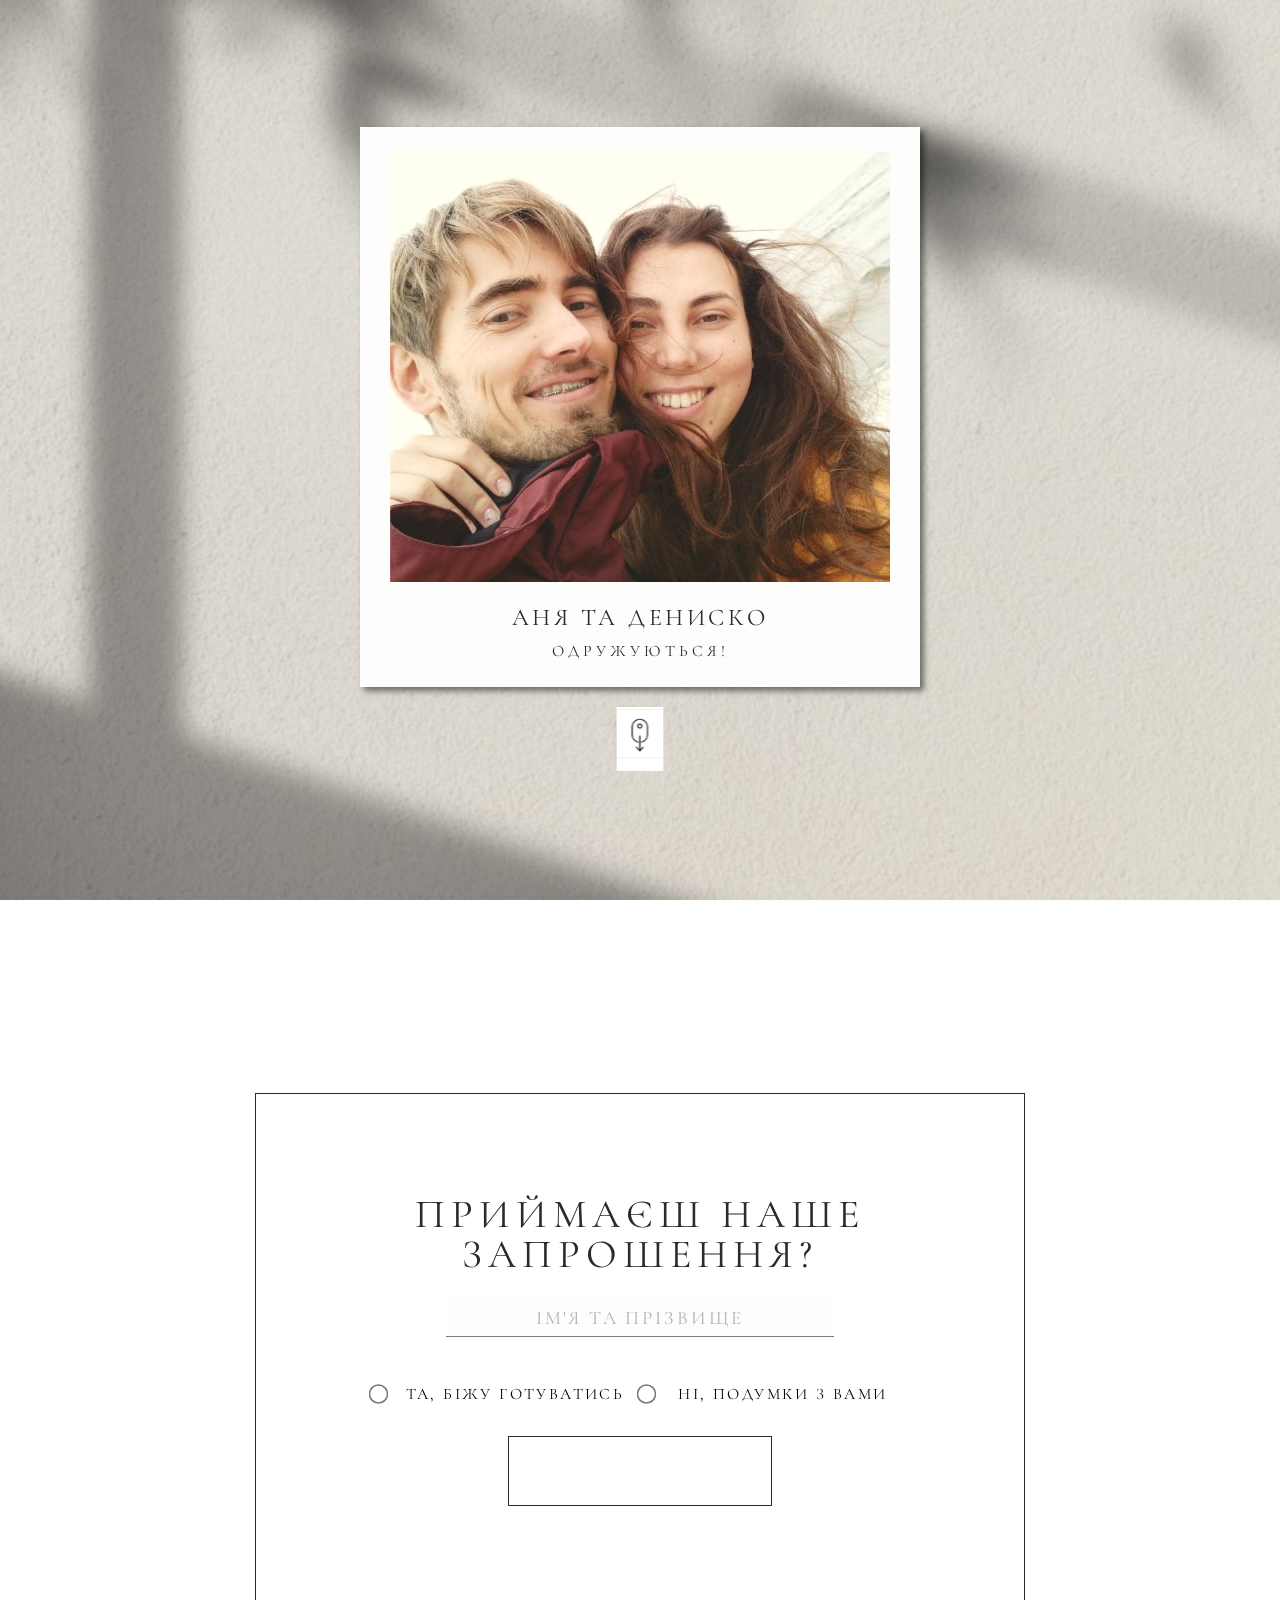
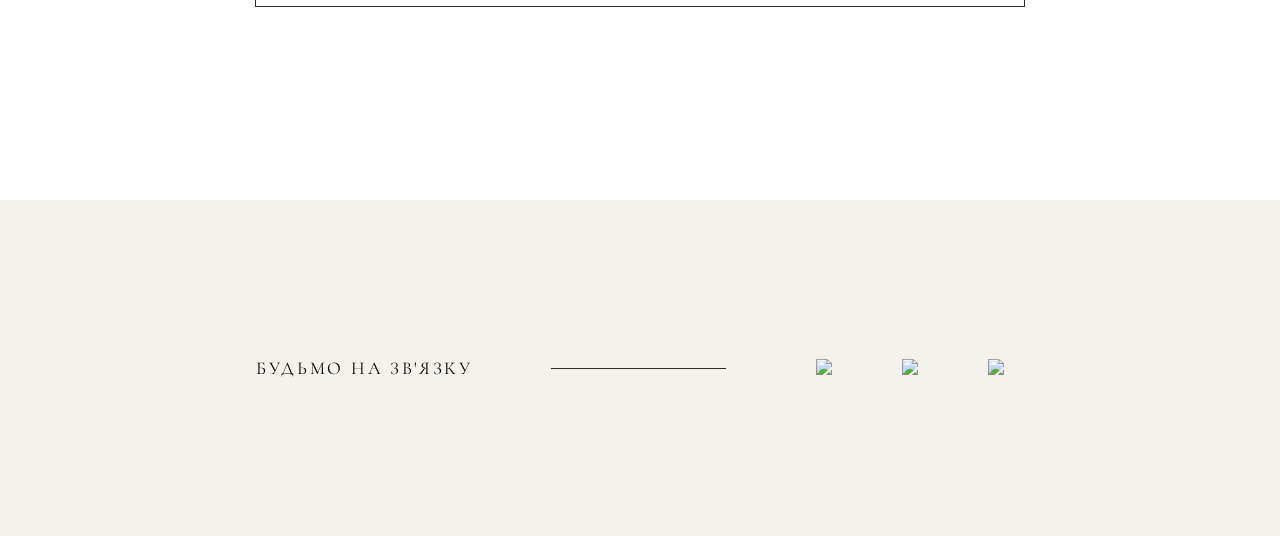
==== index.html @ 1586794f "Prevent append form data" ====
<!DOCTYPE html>
<html>
  <head>
    <link rel="stylesheet" href="css/reset.css" />
    <link rel="stylesheet" href="css/app.css" />
    <link rel="preconnect" href="https://fonts.gstatic.com" />
    <link
      href="https://fonts.googleapis.com/css2?family=Cormorant+Garamond&display=swap"
      rel="stylesheet"
    />
    <meta name="viewport" content="width=device-width, initial-scale=1" />
    <title>Весілля Ані та Дениска</title>
  </head>
  <body>
    <div class="card-container">
      <div class="flip-card">
        <div class="flip-card-inner">
          <div class="flip-card-front">
            <div class="card first-card">
              <div class="image-container">
                <img src="images/photo.jpeg" />
              </div>

              <div class="names text">АНЯ ТА ДЕНИСКО</div>

              <div class="call text">одружуються!</div>
            </div>
          </div>
          <div class="flip-card-back">
            <div class="card second-card">
              <div class="image-container">
                <img src="images/leaf.svg" class="image-leaf" />
              </div>

              <div class="content-wrapper centered">
                <div class="invitation-text text">
                  Запрошуємо тебе на<br />святкування весілля
                </div>

                <div class="date-and-place centered">
                  <div class="top-border"></div>
                  <div class="date number">
                    22<span class="dot">•</span>05<span class="dot">•</span>2021
                  </div>
                  <div class="text place">Кременчук</div>
                  <div class="bottom-border"></div>
                </div>

                <div class="details text">Деталі згодом</div>
              </div>
            </div>
          </div>
        </div>
      </div>

      <div class="scroll-down-container">
        <img class="scroll-down" src="images/scroll-down.svg" />
      </div>
    </div>

    <div class="form-container">
      <form class="form" action="https://submit-form.com/ZfSBiwtU">
        <div class="form-title">приймаєш наше запрошення?</div>

        <input
          type="hidden"
          name="_error"
          value="http://deny7ko.github.io/wedding-invitation/thanks#message"
        />
        <input type="hidden" name="_append" value="false" />

        <div class="name-container input-container">
          <input
            type="text"
            name="name"
            placeholder="ім'я та прізвище"
            required
          />
        </div>

        <div class="answers input-container">
          <div class="answer-container">
            <input type="radio" id="yes" name="answer" value="yes" required />
            <label for="yes">та, біжу готуватись</label>
          </div>

          <div class="answer-container">
            <input type="radio" id="no" name="answer" value="no" required />
            <label for="no">ні, подумки з вами</label>
          </div>
        </div>

        <div class="action-container input-container">
          <button class="button action button--calypso">
            <span>Надіслати Відповідь</span>
          </button>
        </div>
      </form>
    </div>

    <footer>
      <div class="footer-container">
        <span class="footer-title">будьмо на зв'язку</span>
        <div class="footer-line"></div>
        <div class="footer-social">
          <a href="http://facebook.com/deny7ko" target="_blank">
            <img src="images/social/messenger.svg" />
          </a>

          <a href="https://www.instagram.com/annahordieieva/" target="_blank">
            <img target="_blank" src="images/social/instagram.svg" />
          </a>

          <a href="https://t.me/deny7ko" target="_blank">
            <img target="_blank" src="images/social/telegram.svg" />
          </a>
        </div>
      </div>
    </footer>
  </body>

  <script>
    let card = document.querySelector(".flip-card");

    const triggerCardFlip = () => card.classList.toggle("trigger-flip");
    const startAutoFlip = () => setInterval(triggerCardFlip, 5000);

    let autoFlipId = startAutoFlip();

    document.addEventListener("click", () => {
      clearInterval(autoFlipId);
      triggerCardFlip();
      autoFlipId = startAutoFlip();
    });
  </script>
</html>
---- css/app.css ----
:root {
  /* Card is square: height X width. */
  --card-desktop-size: 560px;
  --card-mobile-size: 320px;
}

@media only screen and (max-width: 600px) {
  body {
    font-size: 10px;
  }
}

body,
html {
  height: 100%;
}

div,
span,
button,
input::placeholder {
  font-family: Cormorant Garamond;
  letter-spacing: 0.15em;
  text-transform: uppercase;
}

.card-container {
  min-height: 100vh;
  display: flex;
  justify-content: center;
  align-items: center;
  flex-direction: column;
}

/* Flip */

.flip-card {
  width: var(--card-desktop-size);
  height: var(--card-desktop-size);
  perspective: 1000px;
}

@media only screen and (max-width: 600px) {
  .flip-card {
    width: var(--card-mobile-size);
    height: var(--card-mobile-size);
  }
}

/* This container is needed to position the front and back side */
.flip-card-inner {
  position: relative;
  width: 100%;
  height: 100%;
  transition: transform 0.8s;
  transform-style: preserve-3d;
}

/* Do an horizontal flip when you move the mouse over the flip box container */
.flip-card.trigger-flip .flip-card-inner {
  transform: rotateY(180deg);
}

/* Position the front and back side */
.flip-card-front,
.flip-card-back {
  position: absolute;
  width: 100%;
  height: 100%;
  -webkit-backface-visibility: hidden; /* Safari */
  backface-visibility: hidden;
}

/* Style the back side */
.flip-card-back {
  transform: rotateY(180deg);
}

body {
  /* The image used */
  background-image: url("../images/background.jpeg");
  /* Full height */
  height: 100%;
  /* Center and scale the image nicely */
  background-position: center;
  background-repeat: no-repeat;
  background-size: cover;
}

.card {
  background: #fdfdfc;
  box-shadow: 4px 4px 6px rgba(0, 0, 0, 0.5);
  text-align: center;
  height: 100%;
}

/* shared */

/* typography */

@font-face {
  font-family: "Pushkin";
  src: url("../fonts/Pushkin.ttf") format("truetype");
}

.text {
  color: #2b2b2b;
  line-height: 150%;
}

.handwritten {
  color: #454545;
  font-size: 36px;
  font-family: "Pushkin";
}

.number {
  color: #454545;
}

.dot {
  font-size: 26px;
}

.title {
  font-size: 24px;
  letter-spacing: 0.15em;
}

/* utils */

.centered {
  margin: 0 auto;
}

.centered > * {
  margin: 0 auto;
}

.content-wrapper {
  width: 23.3125em;
}

/* First Page: Intro */
.first-card img {
  max-width: 100%;
}

.image-container {
  padding: 1.5625em 1.5625em 0 1.5625em;
}

.first-card .names {
  font-size: 1.5em;
  letter-spacing: 0.15em;
  padding-top: 0.625em;
}

.first-card .call {
  font-size: 1em;
  letter-spacing: 0.25em;

  padding-top: 0.1875em;
  padding-bottom: 1.0625em;
}

/* Second card */

.second-card .image-container {
  padding-top: 2.875em;
  padding-bottom: 1.875em;
}

.second-card .image-leaf {
  height: 5em;
}

.second-card .invitation-text {
  font-size: 1.5em;
  letter-spacing: 0.15em;
  padding-bottom: 1.625em;
}

.date-and-place .top-border {
  border-top: 1px solid #2b2b2b;
  padding-bottom: 1.0625em;
  width: 16.25em;
}

.date-and-place .bottom-border {
  border-bottom: 1px solid #2b2b2b;
  width: 10.625em;
  padding-bottom: 1.5625em;
}

.date-and-place .date {
  font-size: 3em;
  line-height: 130%;
  letter-spacing: 0.15em;
  padding-bottom: 10px;
}

.date-and-place .place {
  font-size: 1.5em;
  letter-spacing: 0.15em;
}

.details {
  font-size: 1.1875em;
  padding-top: 1.5em;
}

/* Thrird card */

/* Form */

.form-container {
  /* The image used */
  background-image: url("../images/form-bg-desktop.jpg");
  /* Full height */
  height: 100%;
  /* Center and scale the image nicely */
  background-position: center;
  background-repeat: no-repeat;
  background-size: cover;

  display: flex;
  justify-content: center;
  align-items: center;
}

.form {
  border: 1px solid #2b2b2b;
  padding: 100px 0;
  width: 60vw;

  display: flex;
  align-items: center;
  flex-direction: column;
}

@media only screen and (max-width: 600px) {
  .form-container {
    /* The image used */
    background-image: url("../images/form-bg-mobile.jpg");
    /* height: 429px; */
    height: auto;
  }

  .form {
    border: none;
    width: 264px;
  }
}

.name-container {
  padding-top: 24px;
}

@media only screen and (max-width: 600px) {
  .name-container {
    width: 100%;
  }
}

.form-title {
  color: #2b2b2b;
  font-size: 40px;
  text-align: center;
}

@media only screen and (max-width: 600px) {
  .form-title {
    font-size: 20px;
    text-align: center;
  }
}

input[type="text"] {
  background-color: #fdfdfc;
  width: 30vw;
  height: 36px;
  outline: 0;
  border-width: 0 0 1px;

  font-size: 19px;
  color: #2b2b2b;
  border-color: #2b2b2b;
  font-family: Cormorant Garamond;
  letter-spacing: 0.15em;
  text-transform: uppercase;
}

input[type="text"]::placeholder {
  font-family: Cormorant Garamond;
  letter-spacing: 0.15em;
  text-transform: uppercase;
  color: #b4b4b4;
  font-size: 19px;
  text-align: center;
}

@media only screen and (max-width: 600px) {
  input[type="text"] {
    width: 100%;
  }

  input[type="text"]::placeholder {
    font-size: 14px;
  }

  .answer-container label {
    font-size: 14px;
  }
}

.answers {
  padding-top: 30px;
  display: flex;
}

.answers > * {
  flex-basis: 50%;
  margin-right: 10px;
}

@media only screen and (max-width: 600px) {
  .answers {
    flex-direction: column;
  }
}

.answer-container {
  display: flex;
  padding-top: 19px;
  width: 100%;
}

.answer-container input[type="radio"] {
  transform: scale(1.5);
  margin: 0;
}

.answer-container label {
  letter-spacing: 0.15em;
  margin-left: 15px;
  width: 230px;
  text-align: center;
}

.action-container {
  padding-top: 34px;
}

@media only screen and (max-width: 600px) {
  .action-container {
    width: 100%;
  }
}

.action {
  background: transparent;
  border: 1px solid #2b2b2b;
  cursor: pointer;
  padding: 24px 0;
  width: 100%;
}

/* Thanks card */

#thanks .image-leaf {
  padding-top: 166px;
}

#thanks .title {
  width: 276px;
}

/* button */

/* button */

.button {
  color: black;
  pointer-events: auto;
  cursor: pointer;
  font-family: inherit;
  font-size: inherit;
  position: relative;
  min-width: 264px;
}

@media only screen and (max-width: 600px) {
  .button {
    font-size: 12px;
    width: 100%;
  }
}

.button::before,
.button::after {
  position: absolute;
  top: 0;
  left: 0;
  width: 100%;
  height: 100%;
}

.button--calypso {
  overflow: hidden;
  color: #fff;
}

.button--calypso span {
  display: block;
  position: relative;
  mix-blend-mode: difference;
  z-index: 1;
}

.button--calypso:hover span {
  animation: MoveScaleUpInitial 0.3s forwards, MoveScaleUpEnd 0.3s forwards 0.3s;
}

@keyframes MoveScaleUpInitial {
  to {
    transform: translate3d(0, -105%, 0) scale3d(1, 2, 1);
    opacity: 0;
  }
}

@keyframes MoveScaleUpEnd {
  from {
    transform: translate3d(0, 100%, 0) scale3d(1, 2, 1);
    opacity: 0;
  }
  to {
    transform: translate3d(0, 0, 0);
    opacity: 1;
  }
}

.button--calypso::before {
  content: "";
  background: #000;
  height: 0;
  top: -110%;
  left: -10%;
  border-radius: 50%;
  transform: translate3d(0, 68%, 0) scale3d(0, 0, 0);
}

.button--calypso:hover::before {
  transform: translate3d(0, 0, 0) scale3d(1, 1, 1);
  transition: transform 0.4s cubic-bezier(0.1, 0, 0.3, 1);
}

.button--calypso::after {
  content: "";
  background: #000;
  transform: translate3d(0, -100%, 0);
  transition: transform 0.4s cubic-bezier(0.1, 0, 0.3, 1);
}

.button--calypso:hover::after {
  transform: translate3d(0, 0, 0);
  transition-duration: 0.05s;
  transition-delay: 0.4s;
  transition-timing-function: linear;
}

/* footer */

footer {
  background: #f4f2ec;
  height: 336px;

  display: flex;
  justify-content: center;
  align-items: center;
}

.footer-container {
  display: flex;
  justify-content: center;
  align-items: center;
  height: 100%;
  width: 60vw;
}

.footer-title {
  font-size: 18px;
  letter-spacing: 0.15em;
  min-width: 225px;
}

.footer-line {
  border-top: 1px solid #2b2b2b;
  width: 100%;
  margin: 0 70px;
}

.footer-social {
  display: flex;
}

.footer-social > * {
  margin-left: 30px;
}

.footer-social > *:first-child {
  margin-left: 0;
}

.footer-social a {
  padding: 20px;
}

@media only screen and (max-width: 600px) {
  footer {
    height: 256px;
    padding-top: 60px;
  }

  .footer-container {
    flex-direction: column;
    justify-content: flex-start;
  }

  .footer-title {
    text-align: center;
    margin-bottom: 30px;
  }

  .footer-line {
    border-top: 0;
    border-left: 1px solid #2b2b2b;
    height: 29px;
    left: 50%;
    position: relative;
    margin-bottom: 20px;
  }
}

.scroll-down {
  width: 64px;
  height: 64px;
  margin-top: 20px;
}
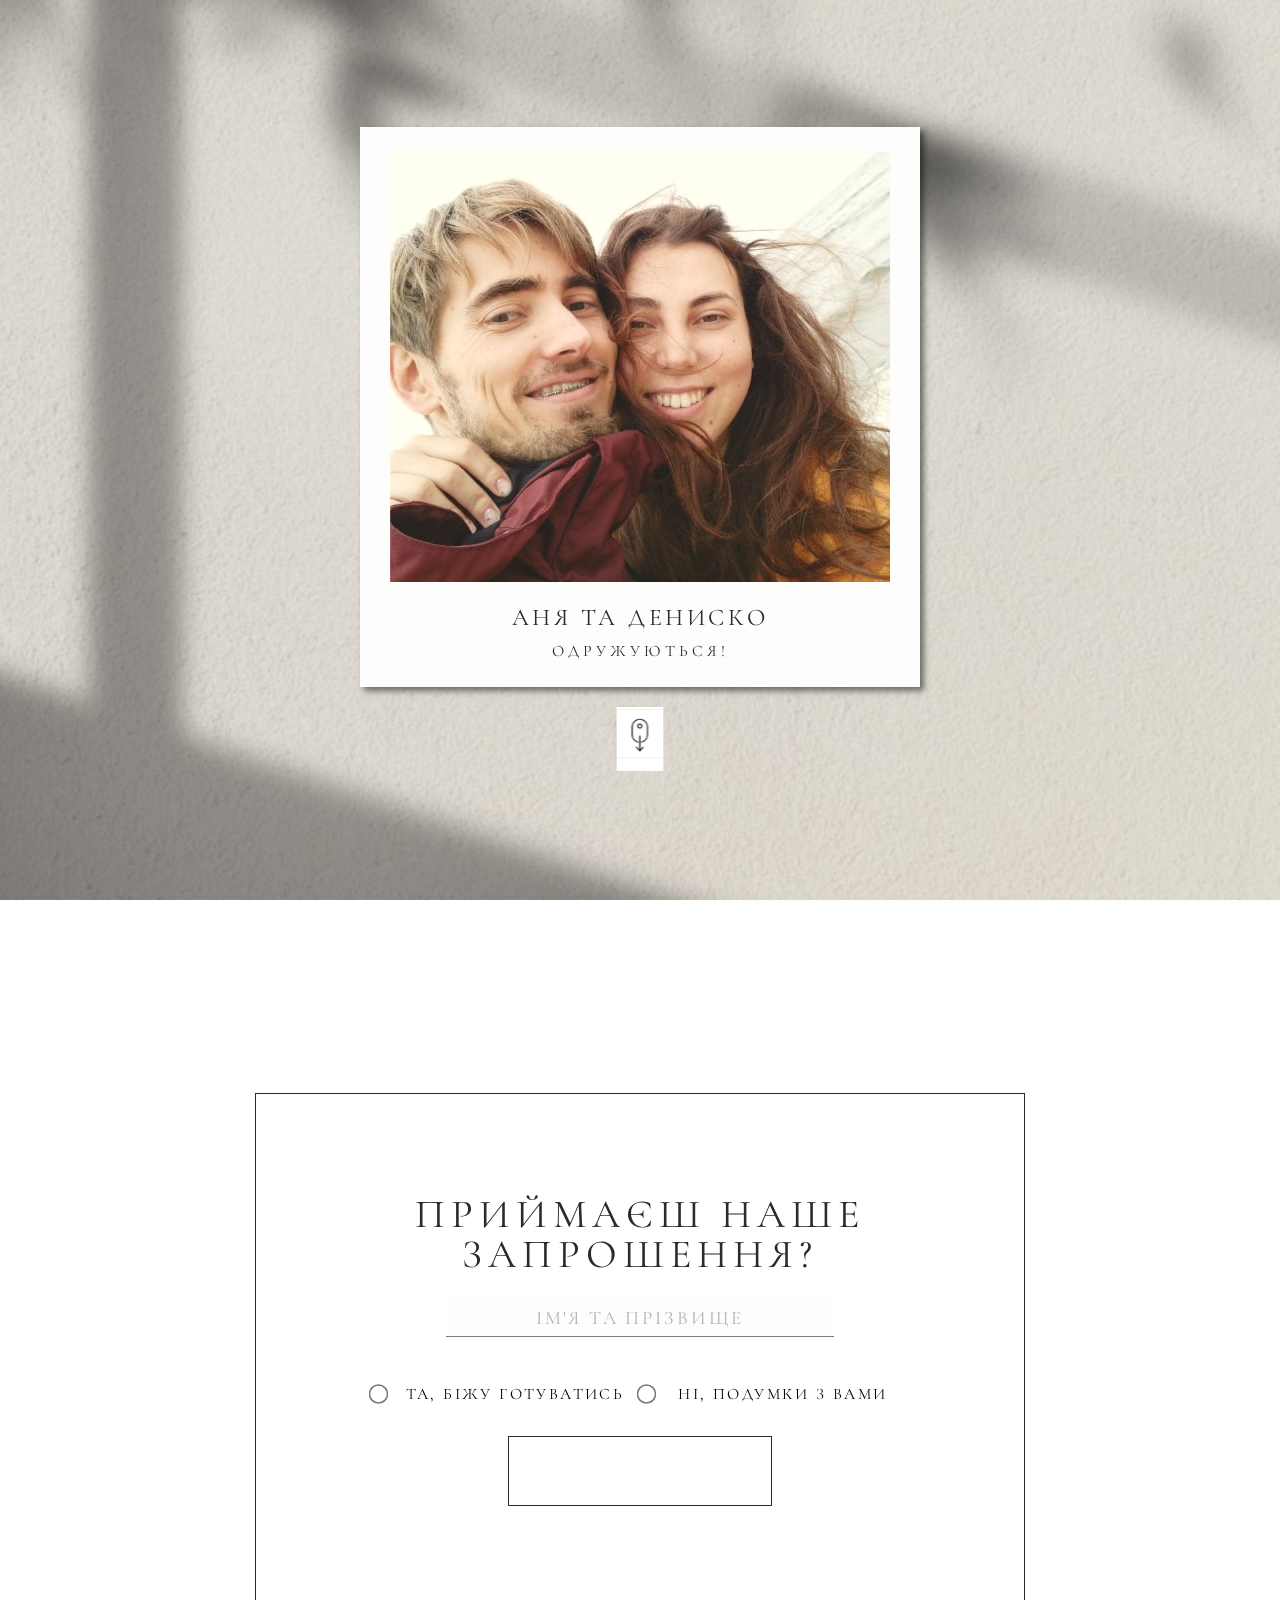
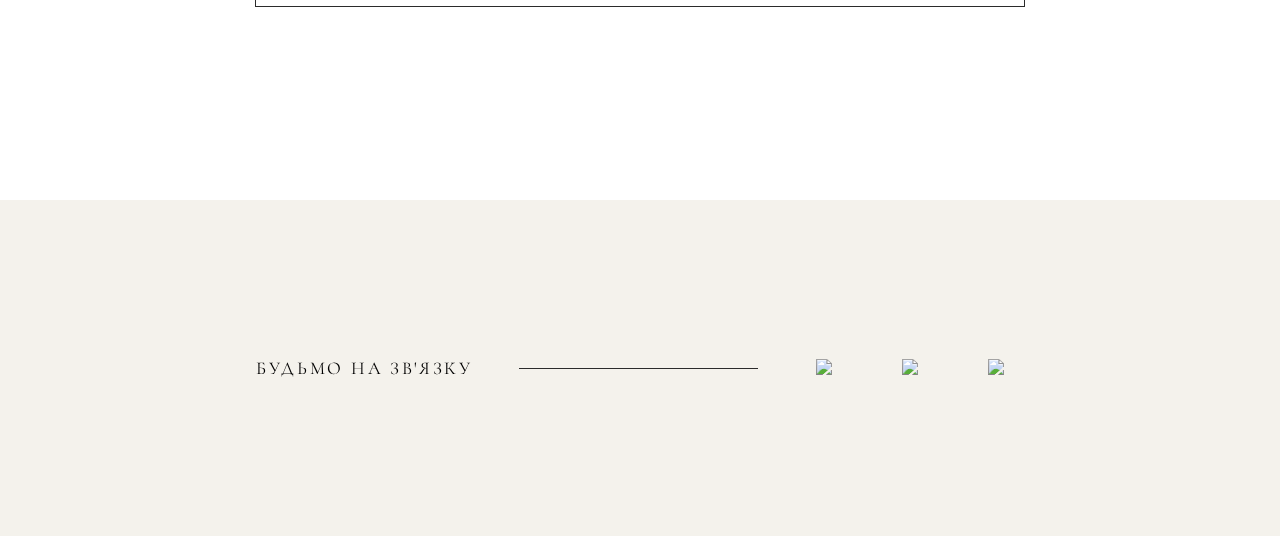
==== commit 65ba19bb: "Make line dynamic width" ====
--- a/index.html
+++ b/index.html
@@ -60,7 +60,7 @@
 
     <div class="form-container">
       <form class="form" action="https://submit-form.com/ZfSBiwtU">
-        <div class="form-title">приймаєш наше запрошення?</div>
+        <div class="form-title">приймаєш наше<br> запрошення?</div>
 
         <input
           type="hidden"
--- a/css/app.css
+++ b/css/app.css
@@ -227,6 +227,8 @@
   display: flex;
   justify-content: center;
   align-items: center;
+
+  scroll-behavior: smooth;
 }
 
 .form {
@@ -368,12 +370,15 @@
 
 /* Thanks card */
 
-#thanks .image-leaf {
-  padding-top: 166px;
-}
-
-#thanks .title {
-  width: 276px;
+.thanks-container {
+  display: flex;
+  justify-content: center;
+  align-items: center;
+  flex-direction: column;
+}
+
+.thanks-image-leaf {
+  padding-bottom: 40px;
 }
 
 /* button */
@@ -497,7 +502,7 @@
 .footer-line {
   border-top: 1px solid #2b2b2b;
   width: 100%;
-  margin: 0 70px;
+  margin: 0 5%;
 }
 
 .footer-social {
@@ -518,8 +523,6 @@
 
 @media only screen and (max-width: 600px) {
   footer {
-    height: 256px;
-    padding-top: 60px;
   }
 
   .footer-container {
@@ -540,6 +543,7 @@
     position: relative;
     margin-bottom: 20px;
   }
+
 }
 
 .scroll-down {
@@ -547,3 +551,8 @@
   height: 64px;
   margin-top: 20px;
 }
+
+.internal-link {
+  cursor: initial;
+  text-decoration: none;
+}
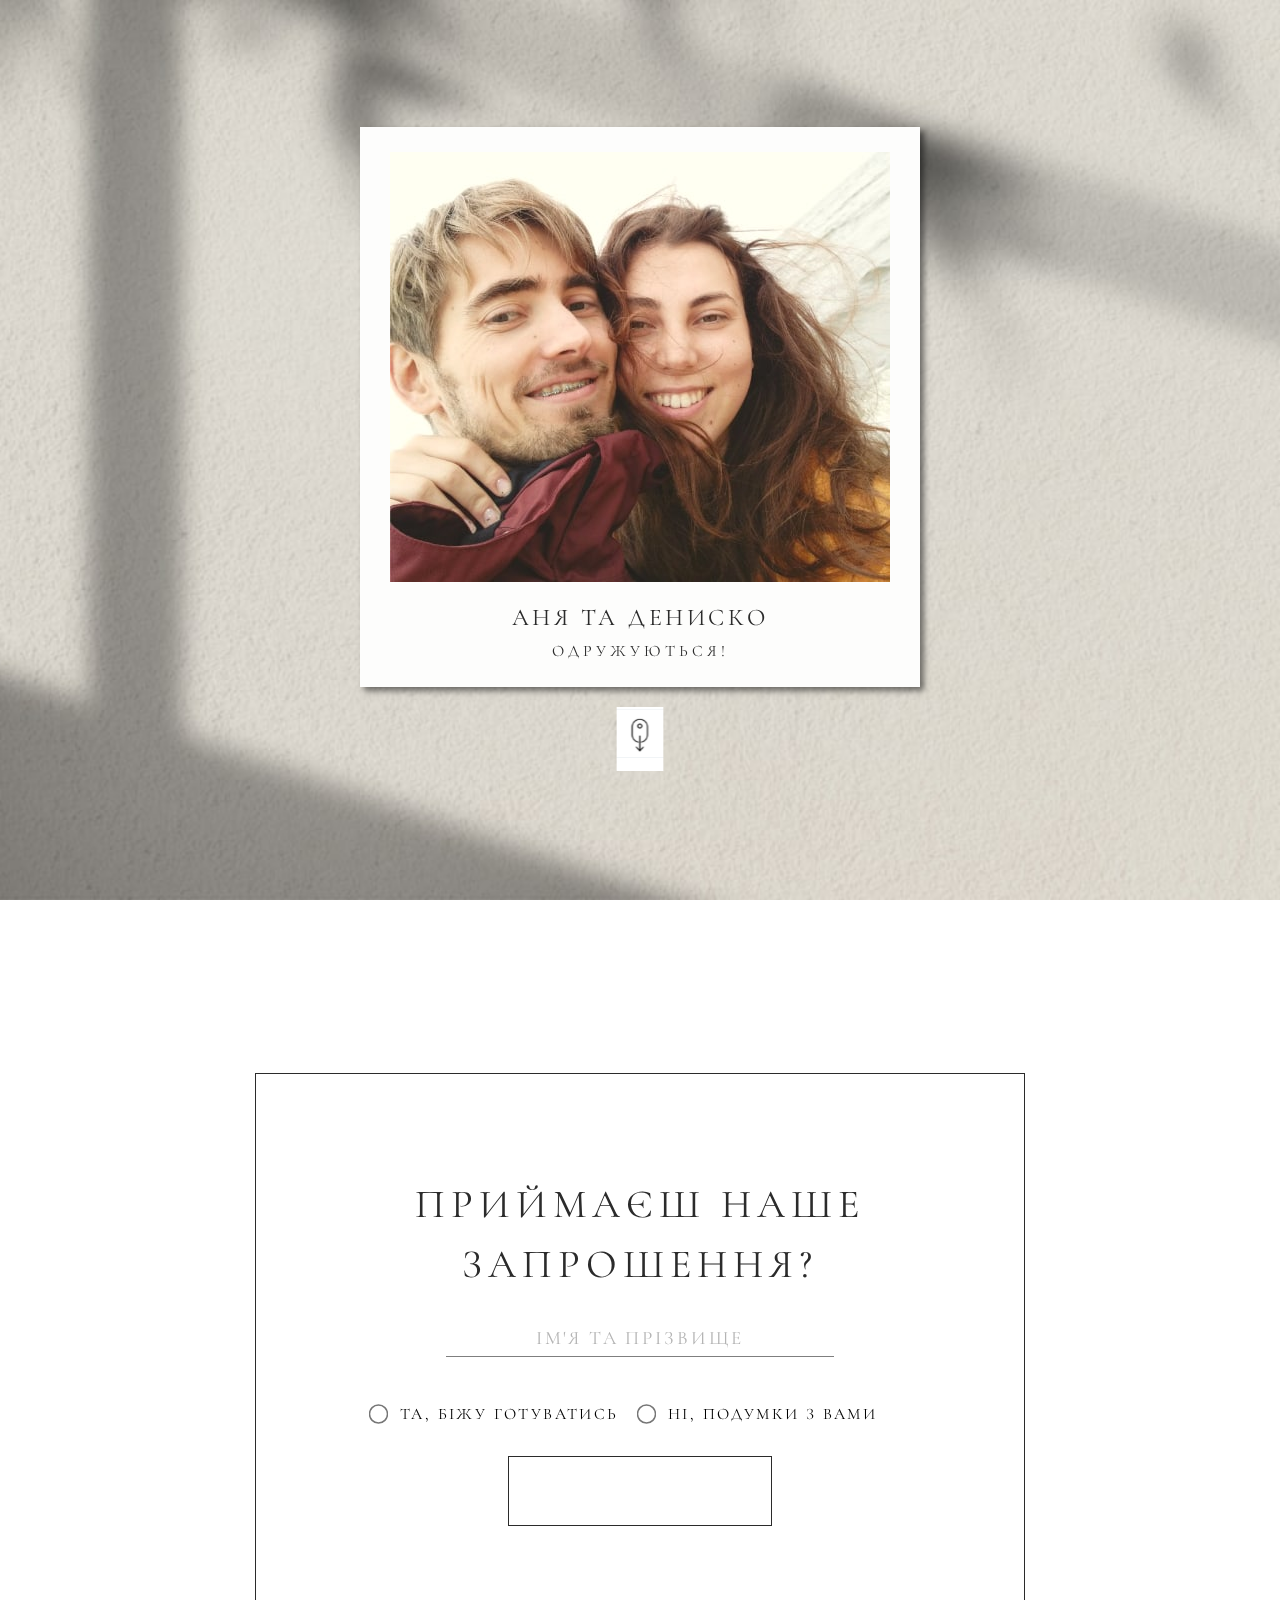
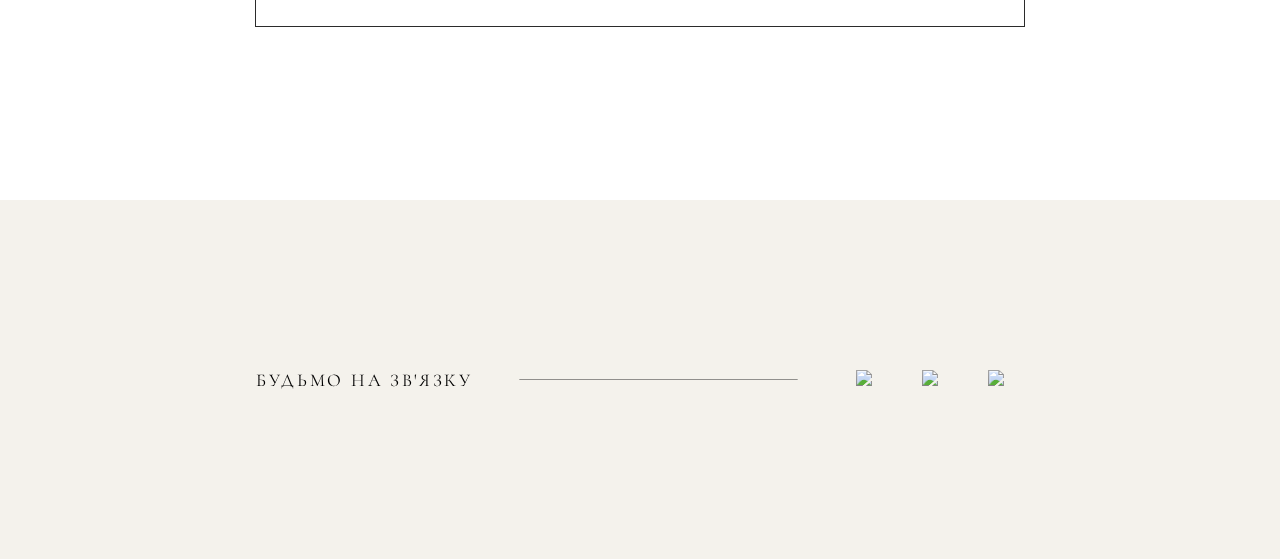
==== commit fd1be5f4: "Fix footer" ====
--- a/index.html
+++ b/index.html
@@ -101,7 +101,10 @@
     <footer>
       <div class="footer-container">
         <span class="footer-title">будьмо на зв'язку</span>
-        <div class="footer-line"></div>
+        <div class="footer-line centered">
+          <img class="horizontal-line" src="images/horizontal-line.svg" />
+          <img class="vertical-line" src="images/vertical-line.svg" />
+        </div>
         <div class="footer-social">
           <a href="http://facebook.com/deny7ko" target="_blank">
             <img src="images/social/messenger.svg" />
--- a/css/app.css
+++ b/css/app.css
@@ -268,6 +268,7 @@
 .form-title {
   color: #2b2b2b;
   font-size: 40px;
+  line-height: 150%;
   text-align: center;
 }
 
@@ -279,7 +280,6 @@
 }
 
 input[type="text"] {
-  background-color: #fdfdfc;
   width: 30vw;
   height: 36px;
   outline: 0;
@@ -347,7 +347,7 @@
   letter-spacing: 0.15em;
   margin-left: 15px;
   width: 230px;
-  text-align: center;
+  text-align: left;
 }
 
 .action-container {
@@ -478,8 +478,6 @@
 
 footer {
   background: #f4f2ec;
-  height: 336px;
-
   display: flex;
   justify-content: center;
   align-items: center;
@@ -489,8 +487,9 @@
   display: flex;
   justify-content: center;
   align-items: center;
-  height: 100%;
   width: 60vw;
+
+  padding: 150px 0;
 }
 
 .footer-title {
@@ -500,7 +499,6 @@
 }
 
 .footer-line {
-  border-top: 1px solid #2b2b2b;
   width: 100%;
   margin: 0 5%;
 }
@@ -510,7 +508,7 @@
 }
 
 .footer-social > * {
-  margin-left: 30px;
+  margin-left: 10px;
 }
 
 .footer-social > *:first-child {
@@ -521,13 +519,20 @@
   padding: 20px;
 }
 
-@media only screen and (max-width: 600px) {
-  footer {
-  }
-
+.footer-line .horizontal-line {
+  width: 100%;
+  display: block;
+}
+
+.footer-line .vertical-line {
+  display: none;
+}
+
+@media only screen and (max-width: 600px) {
   .footer-container {
     flex-direction: column;
     justify-content: flex-start;
+    padding: 60px 0;
   }
 
   .footer-title {
@@ -535,15 +540,13 @@
     margin-bottom: 30px;
   }
 
-  .footer-line {
-    border-top: 0;
-    border-left: 1px solid #2b2b2b;
-    height: 29px;
-    left: 50%;
-    position: relative;
-    margin-bottom: 20px;
-  }
-
+  .footer-line .horizontal-line {
+    display: none;
+  }
+
+  .footer-line .vertical-line {
+    display: block;
+  }
 }
 
 .scroll-down {
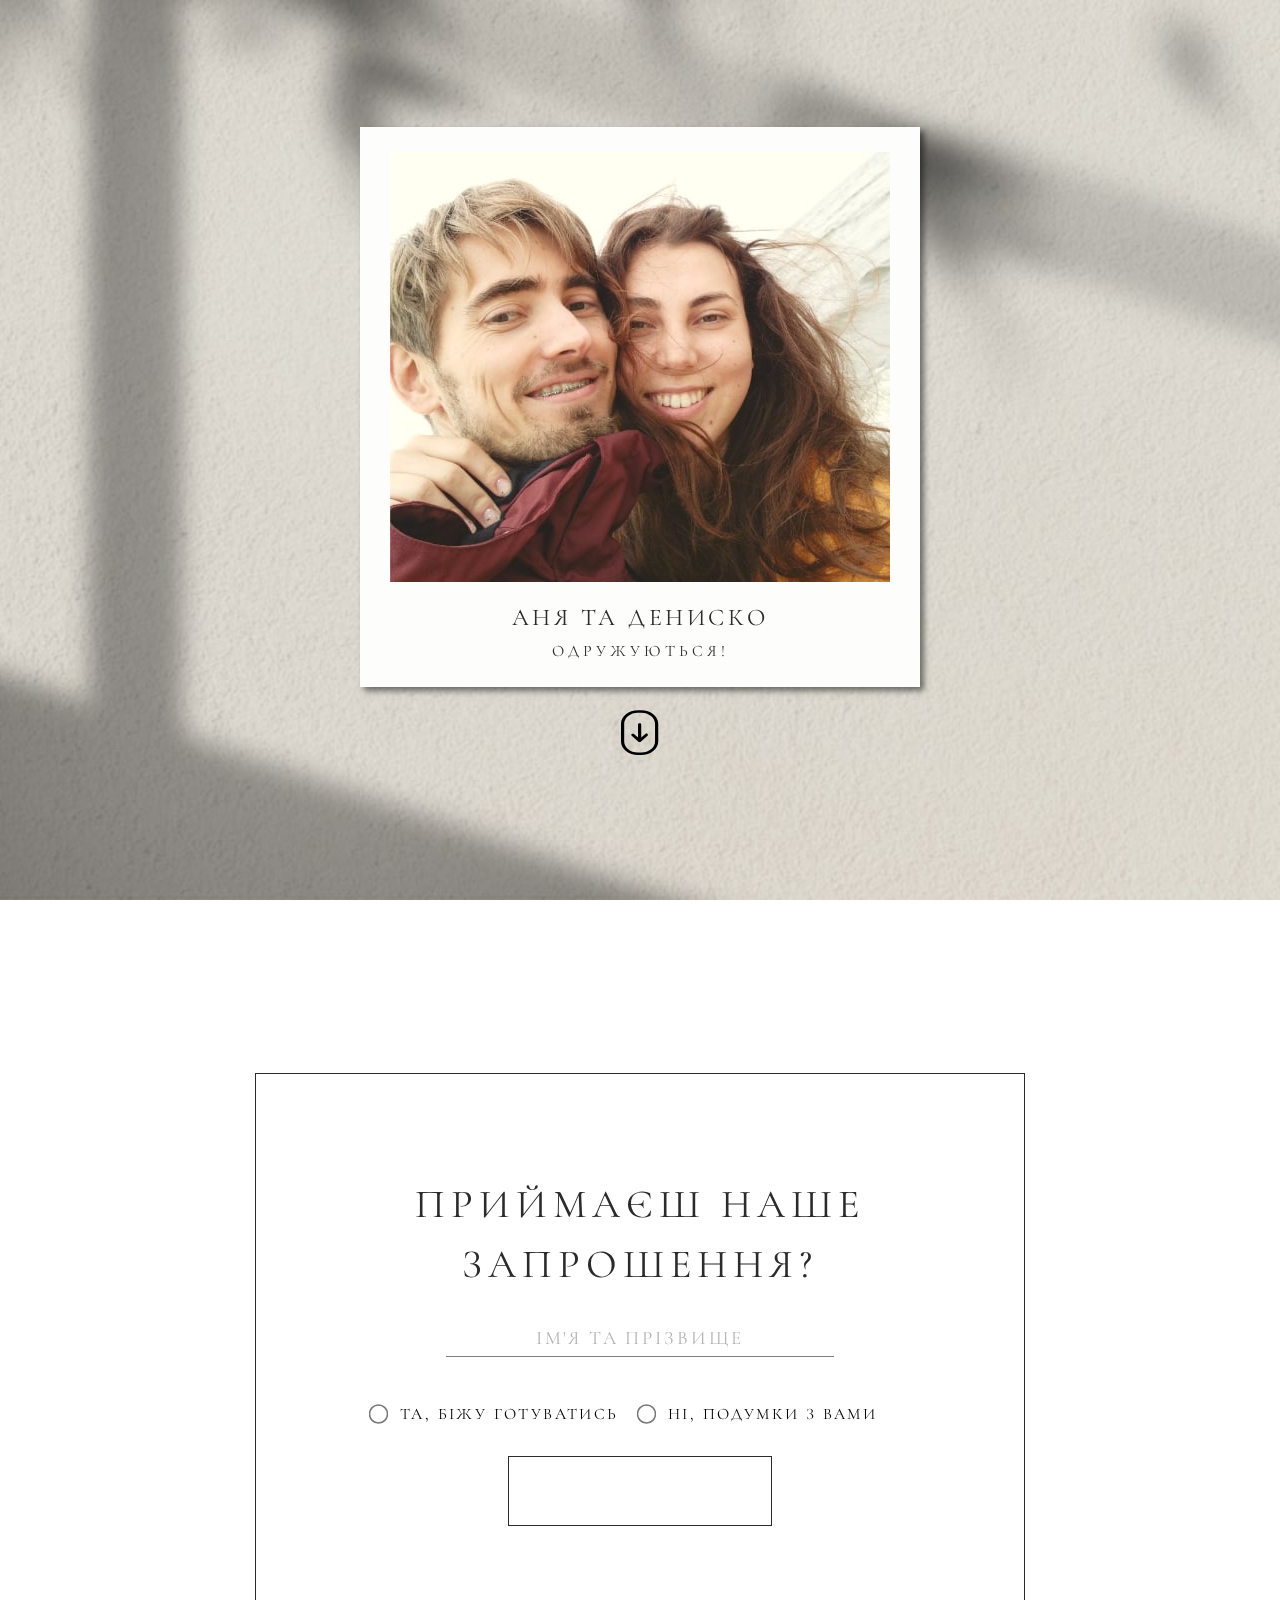
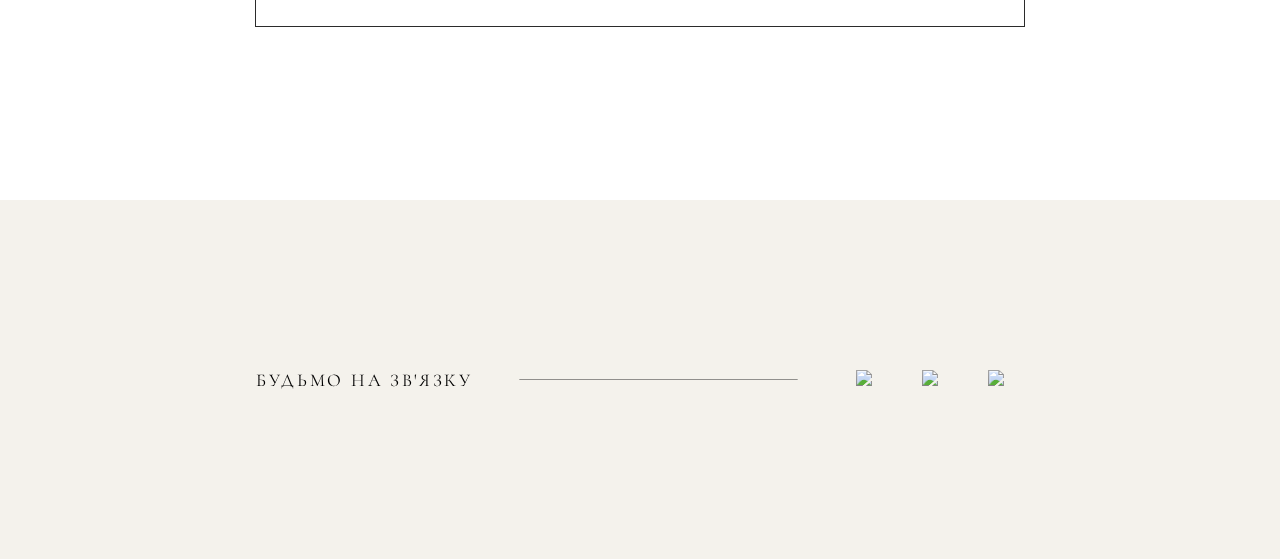
==== commit c7e3e589: "Add scroll down svg" ====
--- a/index.html
+++ b/index.html
@@ -54,7 +54,7 @@
       </div>
 
       <div class="scroll-down-container">
-        <img class="scroll-down" src="images/scroll-down.svg" />
+        <img class="scroll-down" src="images/noun-scroll-down.svg" />
       </div>
     </div>
 
--- a/css/app.css
+++ b/css/app.css
@@ -412,66 +412,69 @@
 }
 
 .button--calypso {
-  overflow: hidden;
-  color: #fff;
+	overflow: hidden;
+	font-family: freight-display-pro, serif;
+	color: #fff;
 }
 
 .button--calypso span {
-  display: block;
-  position: relative;
-  mix-blend-mode: difference;
-  z-index: 1;
+	display: block;
+	position: relative;
+	mix-blend-mode: difference;
+	z-index: 10;
 }
 
 .button--calypso:hover span {
-  animation: MoveScaleUpInitial 0.3s forwards, MoveScaleUpEnd 0.3s forwards 0.3s;
+	animation: MoveScaleUpInitial 0.3s forwards, MoveScaleUpEnd 0.3s forwards 0.3s;
 }
 
 @keyframes MoveScaleUpInitial {
-  to {
-    transform: translate3d(0, -105%, 0) scale3d(1, 2, 1);
-    opacity: 0;
-  }
+	to {
+		transform: translate3d(0,-105%,0) scale3d(1,2,1);
+		opacity: 0;
+	}
 }
 
 @keyframes MoveScaleUpEnd {
-  from {
-    transform: translate3d(0, 100%, 0) scale3d(1, 2, 1);
-    opacity: 0;
-  }
-  to {
-    transform: translate3d(0, 0, 0);
-    opacity: 1;
-  }
+	from {
+		transform: translate3d(0,100%,0) scale3d(1,2,1);
+		opacity: 0;
+	}
+	to {
+		transform: translate3d(0,0,0);
+		opacity: 1;
+	}
 }
 
 .button--calypso::before {
-  content: "";
-  background: #000;
-  height: 0;
-  top: -110%;
-  left: -10%;
-  border-radius: 50%;
-  transform: translate3d(0, 68%, 0) scale3d(0, 0, 0);
+	content: '';
+	background: #000;
+	width: 120%;
+	height: 0;
+	padding-bottom: 120%;
+	top: -110%;
+	left: -10%;
+	border-radius: 50%;
+	transform: translate3d(0,68%,0) scale3d(0,0,0);
 }
 
 .button--calypso:hover::before {
-  transform: translate3d(0, 0, 0) scale3d(1, 1, 1);
-  transition: transform 0.4s cubic-bezier(0.1, 0, 0.3, 1);
+	transform: translate3d(0,0,0) scale3d(1,1,1);
+	transition: transform 0.4s cubic-bezier(0.1, 0, 0.3, 1);
 }
 
 .button--calypso::after {
-  content: "";
-  background: #000;
-  transform: translate3d(0, -100%, 0);
-  transition: transform 0.4s cubic-bezier(0.1, 0, 0.3, 1);
+	content: '';
+	background: #000;
+	transform: translate3d(0,-100%,0);
+	transition: transform 0.4s cubic-bezier(0.1, 0, 0.3, 1);
 }
 
 .button--calypso:hover::after {
-  transform: translate3d(0, 0, 0);
-  transition-duration: 0.05s;
-  transition-delay: 0.4s;
-  transition-timing-function: linear;
+	transform: translate3d(0,0,0);
+	transition-duration: 0.05s;
+	transition-delay: 0.4s;
+	transition-timing-function: linear;
 }
 
 /* footer */
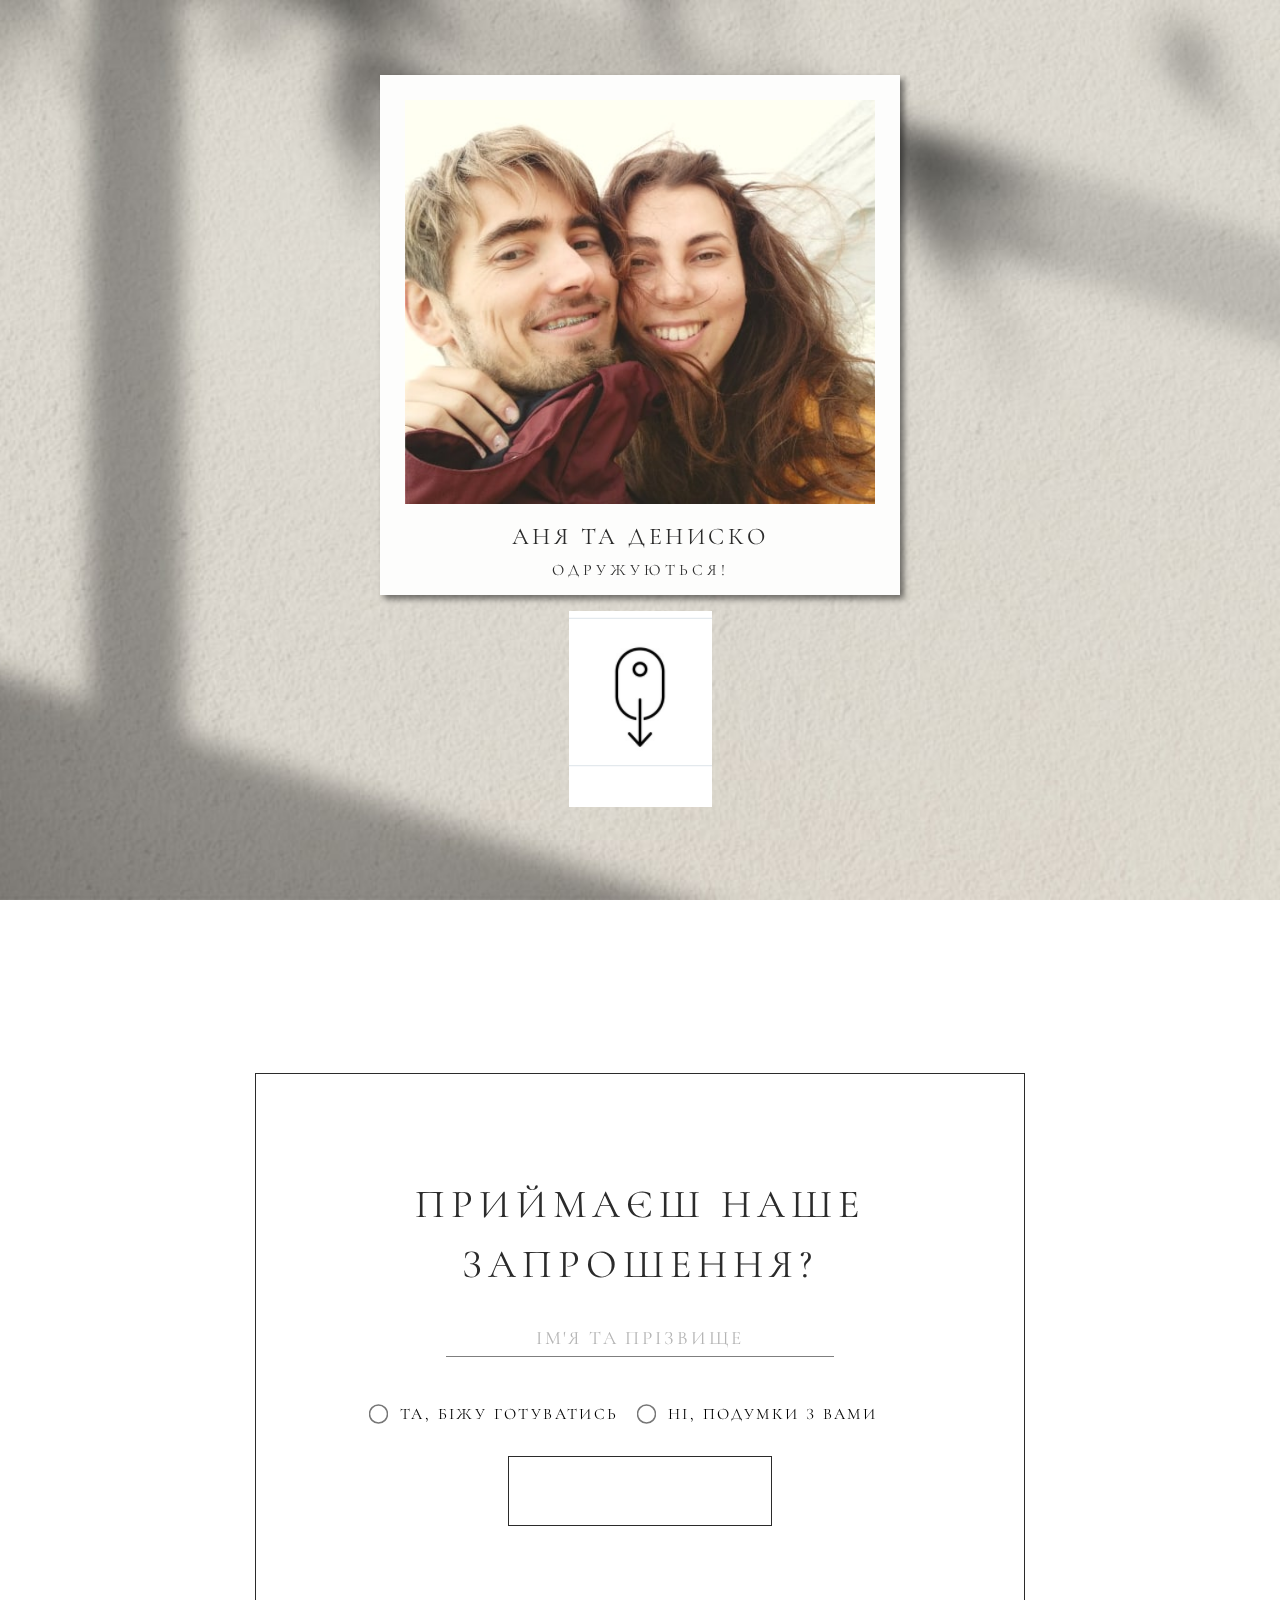
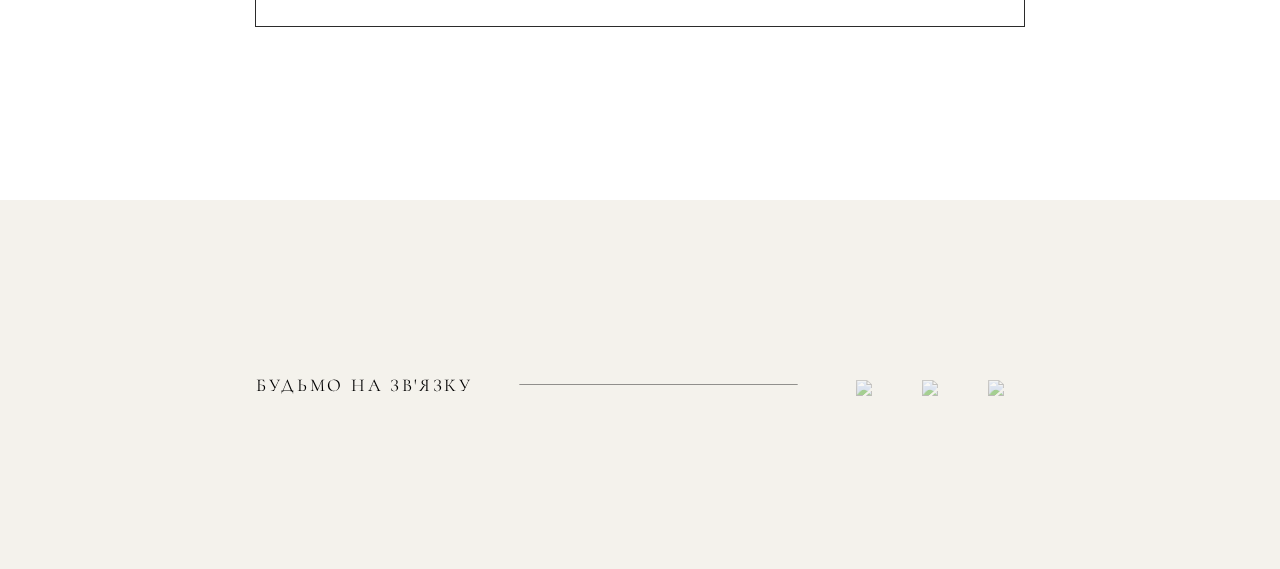
==== commit b58bea95: "Redirect to correct page" ====
--- a/index.html
+++ b/index.html
@@ -8,6 +8,7 @@
       href="https://fonts.googleapis.com/css2?family=Cormorant+Garamond&display=swap"
       rel="stylesheet"
     />
+    <script src="https://unpkg.com/@botpoison/browser"></script>
     <meta name="viewport" content="width=device-width, initial-scale=1" />
     <title>Весілля Ані та Дениска</title>
   </head>
@@ -54,20 +55,24 @@
       </div>
 
       <div class="scroll-down-container">
-        <img class="scroll-down" src="images/noun-scroll-down.svg" />
+        <img class="scroll-down" src="images/scroll-down.svg" />
       </div>
     </div>
 
     <div class="form-container">
-      <form class="form" action="https://submit-form.com/ZfSBiwtU">
-        <div class="form-title">приймаєш наше<br> запрошення?</div>
-
+      <form class="form"
+        action="https://submit-form.com/vO6XCiTP"
+        data-botpoison-public-key="pk_6a54fc69-6e12-4ab4-8d75-57c452652a77"
+      >
+        <input type="hidden" name="_append" value="false" />
         <input
           type="hidden"
-          name="_error"
+          name="_redirect"
           value="http://deny7ko.github.io/wedding-invitation/thanks#message"
         />
-        <input type="hidden" name="_append" value="false" />
+
+
+        <div class="form-title">приймаєш наше<br> запрошення?</div>
 
         <div class="name-container input-container">
           <input
@@ -91,7 +96,7 @@
         </div>
 
         <div class="action-container input-container">
-          <button class="button action button--calypso">
+          <button class="button action button--calypso" type="submit">
             <span>Надіслати Відповідь</span>
           </button>
         </div>
--- a/css/app.css
+++ b/css/app.css
@@ -1,6 +1,6 @@
 :root {
   /* Card is square: height X width. */
-  --card-desktop-size: 560px;
+  --card-desktop-size: 520px;
   --card-mobile-size: 320px;
 }
 
@@ -153,7 +153,7 @@
 .first-card .names {
   font-size: 1.5em;
   letter-spacing: 0.15em;
-  padding-top: 0.625em;
+  padding-top: 0.5em;
 }
 
 .first-card .call {
@@ -375,6 +375,8 @@
   justify-content: center;
   align-items: center;
   flex-direction: column;
+
+  text-align: center;
 }
 
 .thanks-image-leaf {
@@ -448,7 +450,7 @@
 
 .button--calypso::before {
 	content: '';
-	background: #000;
+	background: #2B2B2B;
 	width: 120%;
 	height: 0;
 	padding-bottom: 120%;
@@ -465,7 +467,7 @@
 
 .button--calypso::after {
 	content: '';
-	background: #000;
+	background: #2B2B2B;
 	transform: translate3d(0,-100%,0);
 	transition: transform 0.4s cubic-bezier(0.1, 0, 0.3, 1);
 }
@@ -508,6 +510,7 @@
 
 .footer-social {
   display: flex;
+  margin-top: 10px;
 }
 
 .footer-social > * {
@@ -520,6 +523,11 @@
 
 .footer-social a {
   padding: 20px;
+  opacity: 0.5;
+}
+
+.footer-social a:hover {
+  opacity: 1;
 }
 
 .footer-line .horizontal-line {
@@ -552,10 +560,8 @@
   }
 }
 
-.scroll-down {
-  width: 64px;
-  height: 64px;
-  margin-top: 20px;
+.scroll-down-container {
+  margin: 1em 0;
 }
 
 .internal-link {
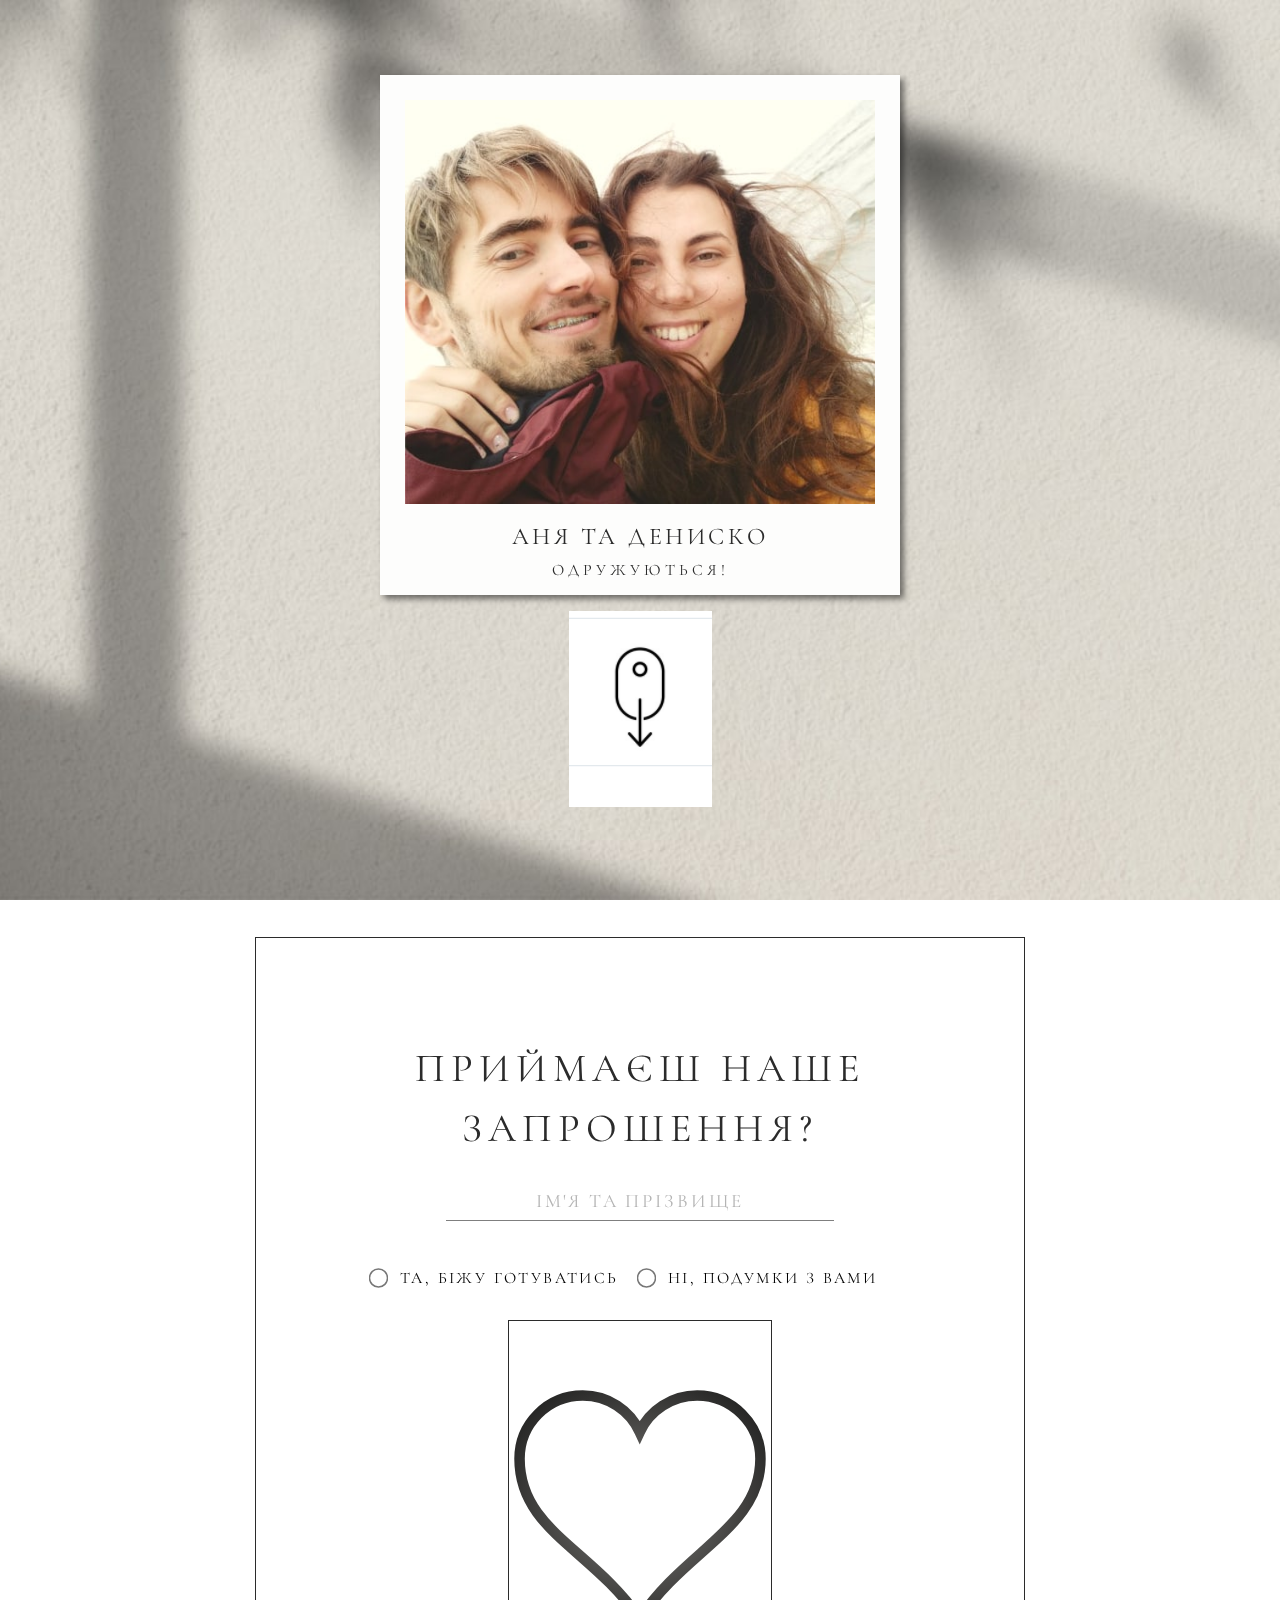
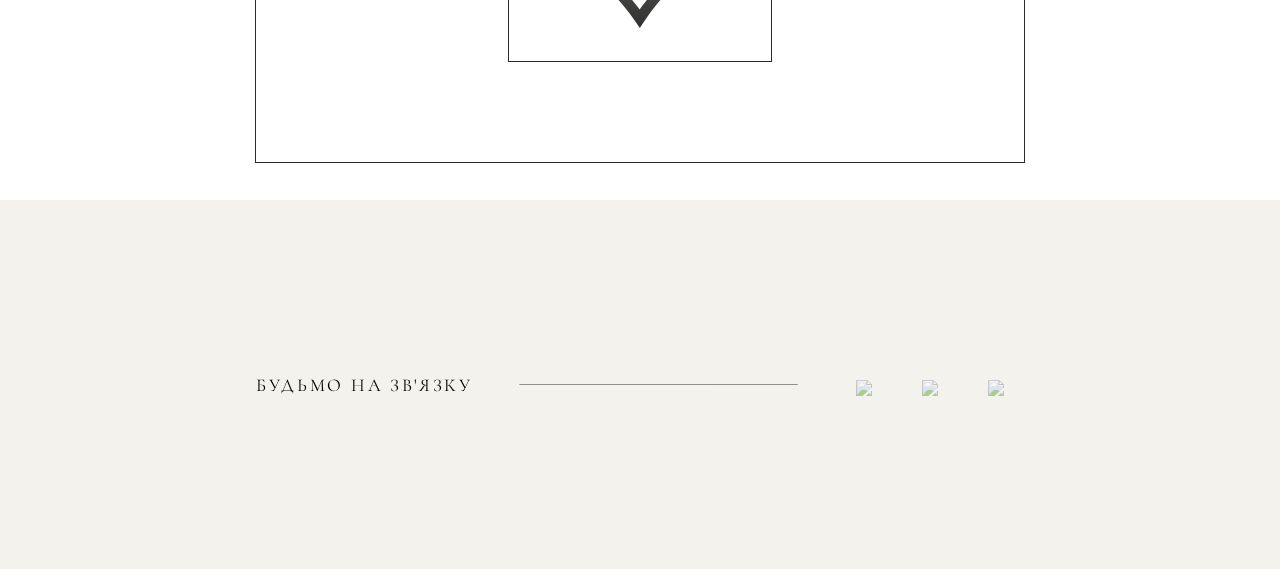
==== commit 1560b4c8: "Fixup: add button calypso" ====
--- a/index.html
+++ b/index.html
@@ -97,7 +97,32 @@
 
         <div class="action-container input-container">
           <button class="button action button--calypso" type="submit">
-            <span>Надіслати Відповідь</span>
+            <span class="button-text">Надіслати Відповідь</span>
+            <div class='button-loading'>
+              <div class="heart-container">
+                <span class="heart-text">
+                  Надсилається
+                </span>
+
+                <div class="heart-box">
+                  <svg xmlns="http://www.w3.org/2000/svg" viewbox="0 0 497 470" height="100%" id="heart">
+                  <path d="M140 20C73 20 20 74 20 140c0 135 136 170 228 303 88-132 229-173 229-303 0-66-54-120-120-120-48 0-90 28-109 69-19-41-60-69-108-69z" stroke-width="20" fill="none"/>
+
+                  <defs>
+                    <radialGradient id="radialGradient" cx="50%" cy="50%" r="100%" gradientUnits="objectBoundingBox">
+                        <stop offset="1%" style="stop-color:#7A7976; stop-opacity:1"></stop>
+                        <stop offset="90%" style="stop: color #2b2b2b; stop-opacity:1"></stop>
+                        <stop offset="100%" style="stop-color:#2b2b2b; stop-opacity:1"></stop>
+                      </radialGradient>
+                    </defs>
+                    <style type="text/css">
+                      #heart{stroke:url(#radialGradient)}
+                    </style>
+                  </svg>
+                </div>
+              </div>
+            </div>
+
           </button>
         </div>
       </form>
@@ -140,5 +165,17 @@
       triggerCardFlip();
       autoFlipId = startAutoFlip();
     });
+
+    // submit form
+
+    const submitButton = document.querySelector(".button");
+    const form = document.querySelector("form")
+
+    form.addEventListener("submit", () => {
+      submitButton.disabled = true;
+      submitButton.classList.toggle("button-submitting");
+      submitButton.classList.remove('button--calypso')
+    });
+
   </script>
 </html>
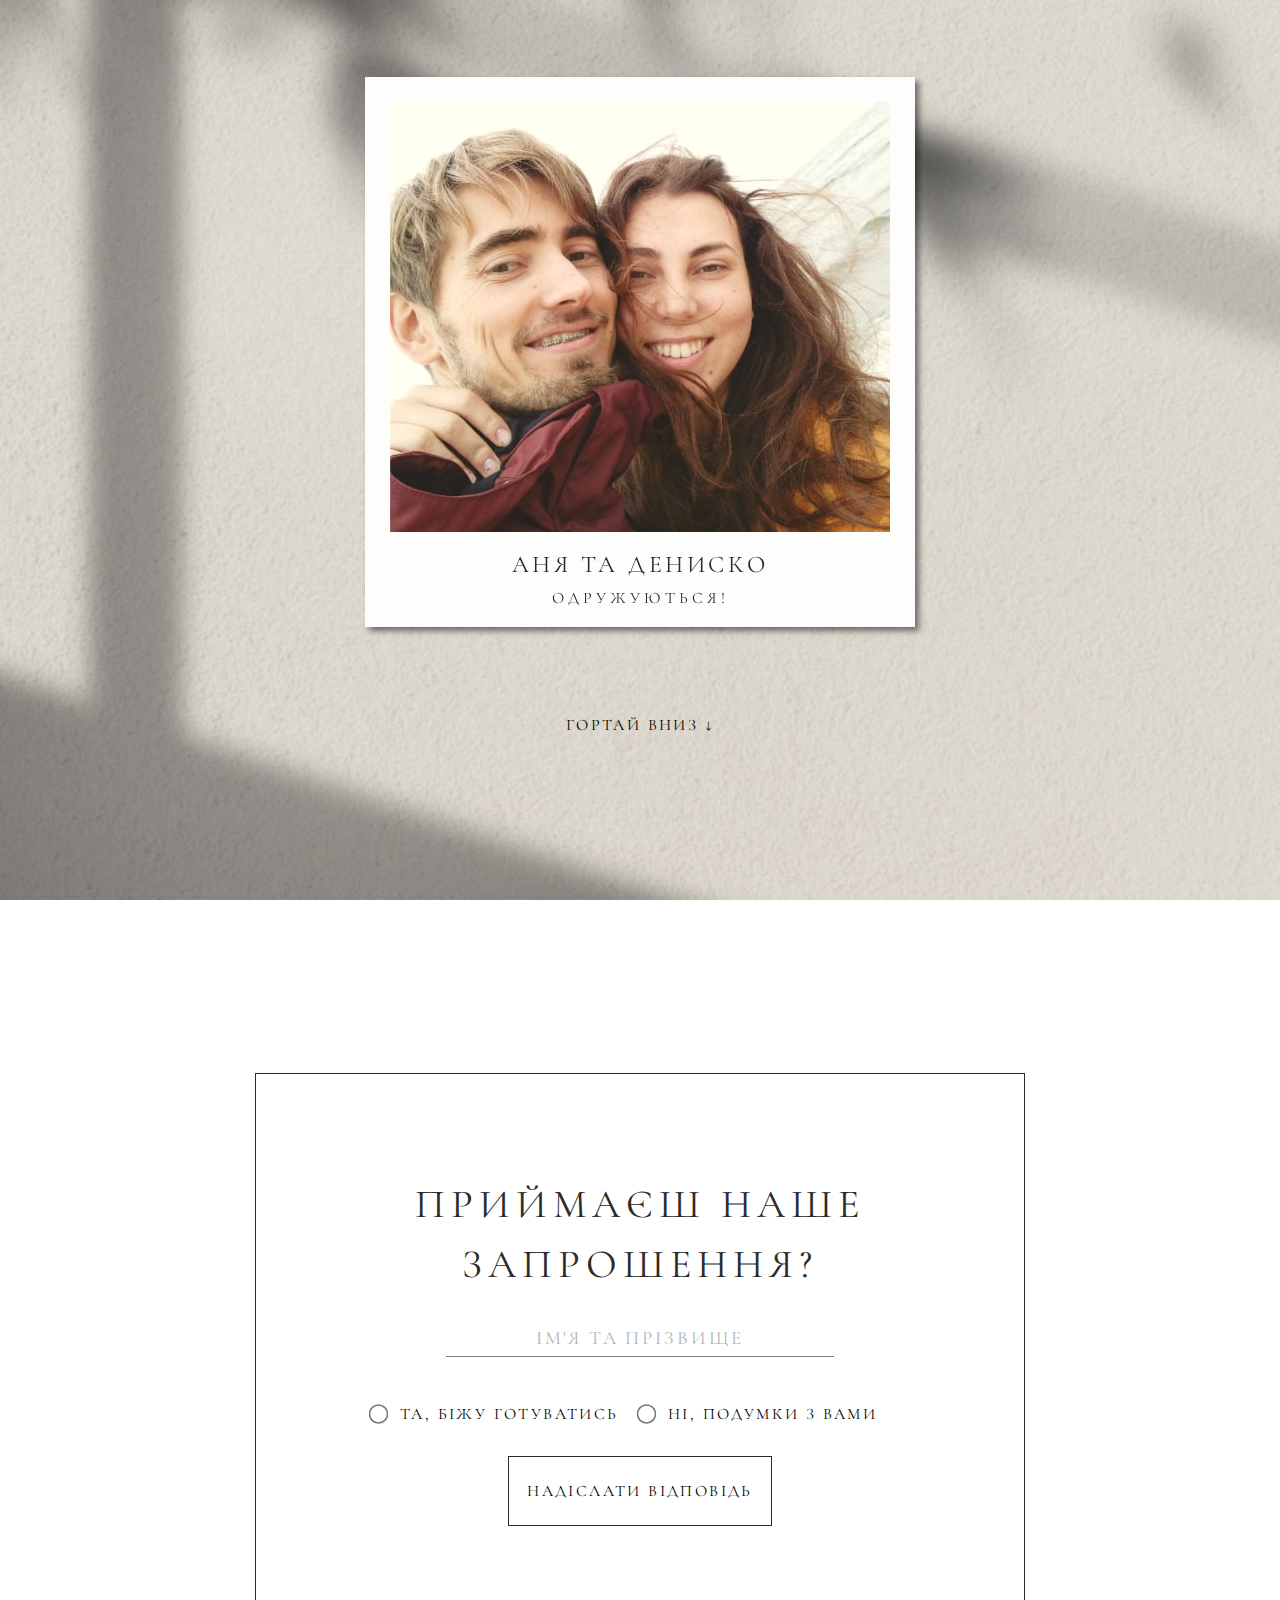
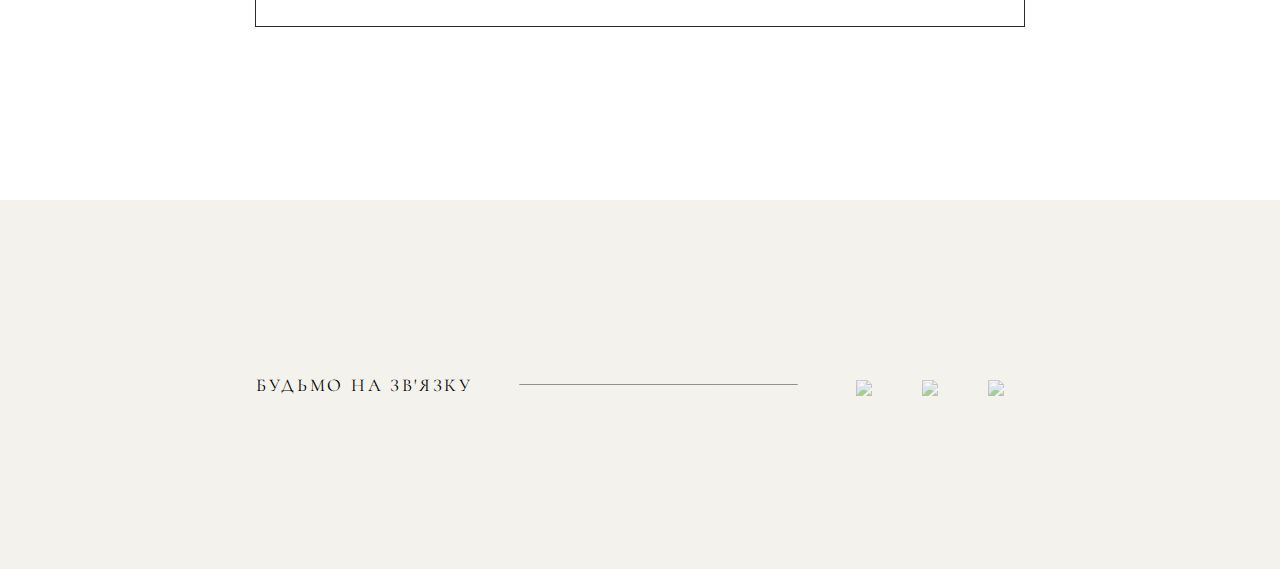
==== commit 4ba44d3b: "Add text instead of icon scroll down" ====
--- a/index.html
+++ b/index.html
@@ -35,7 +35,7 @@
 
               <div class="content-wrapper centered">
                 <div class="invitation-text text">
-                  Запрошуємо тебе на<br />святкування весілля
+                  Запрошуємо на<br />святкування весілля
                 </div>
 
                 <div class="date-and-place centered">
@@ -55,7 +55,7 @@
       </div>
 
       <div class="scroll-down-container">
-        <img class="scroll-down" src="images/scroll-down.svg" />
+        <p>гортай вниз ↓</p>
       </div>
     </div>
 
--- a/css/app.css
+++ b/css/app.css
@@ -1,6 +1,6 @@
 :root {
   /* Card is square: height X width. */
-  --card-desktop-size: 520px;
+  --card-desktop-size: 550px;
   --card-mobile-size: 320px;
 }
 
@@ -122,6 +122,15 @@
   font-size: 26px;
 }
 
+@media only screen and (max-width: 600px) {
+  .dot {
+    font-size: 12px;
+    height: 100%;
+    vertical-align: middle;
+    padding-right: 4px;
+  }
+}
+
 .title {
   font-size: 24px;
   letter-spacing: 0.15em;
@@ -245,8 +254,7 @@
   .form-container {
     /* The image used */
     background-image: url("../images/form-bg-mobile.jpg");
-    /* height: 429px; */
-    height: auto;
+    height: 429px;
   }
 
   .form {
@@ -388,7 +396,6 @@
 /* button */
 
 .button {
-  color: black;
   pointer-events: auto;
   cursor: pointer;
   font-family: inherit;
@@ -397,6 +404,27 @@
   min-width: 264px;
 }
 
+.button-text {
+  color: black;
+}
+
+.button:hover .button-text {
+  color: white !important
+}
+
+.button .button-loading {
+  display: none;
+}
+
+.button.button-submitting .button-text {
+  display: none;
+}
+
+.button.button-submitting .button-loading {
+  color: black;
+  display: flex;
+}
+
 @media only screen and (max-width: 600px) {
   .button {
     font-size: 12px;
@@ -422,7 +450,6 @@
 .button--calypso span {
 	display: block;
 	position: relative;
-	mix-blend-mode: difference;
 	z-index: 10;
 }
 
@@ -450,7 +477,7 @@
 
 .button--calypso::before {
 	content: '';
-	background: #2B2B2B;
+	background: #7A7976;
 	width: 120%;
 	height: 0;
 	padding-bottom: 120%;
@@ -467,7 +494,7 @@
 
 .button--calypso::after {
 	content: '';
-	background: #2B2B2B;
+	background: #7A7976;
 	transform: translate3d(0,-100%,0);
 	transition: transform 0.4s cubic-bezier(0.1, 0, 0.3, 1);
 }
@@ -543,7 +570,7 @@
   .footer-container {
     flex-direction: column;
     justify-content: flex-start;
-    padding: 60px 0;
+    padding: 60px 0 40px 0;
   }
 
   .footer-title {
@@ -560,11 +587,52 @@
   }
 }
 
+.scroll-down {
+  width: 64px;
+  height: 64px;
+
+  margin-top: 1em;
+}
+
 .scroll-down-container {
-  margin: 1em 0;
+  padding: 10vh;
 }
 
 .internal-link {
   cursor: initial;
   text-decoration: none;
 }
+
+.internal-link:hover {
+  text-decoration: none;
+}
+
+/* heart  */
+
+.heart-container {
+  display: flex;
+  height: 100%;
+  width: 100%;
+  align-items: center;
+  justify-content: center;
+}
+
+.heart-text {
+  color: #2b2b2b;
+  padding-right: 10px;
+}
+
+.heart-box {
+  height: 20px;
+}
+
+#heart {
+  height: 100%;
+  margin-left: auto;
+  animation: 1.5s ease 0s infinite beat;
+}
+
+@keyframes beat {
+  0%, 50%, 100% { transform: scale(1, 1); }
+  30%, 80% { transform: scale(0.8, 0.83); }
+}
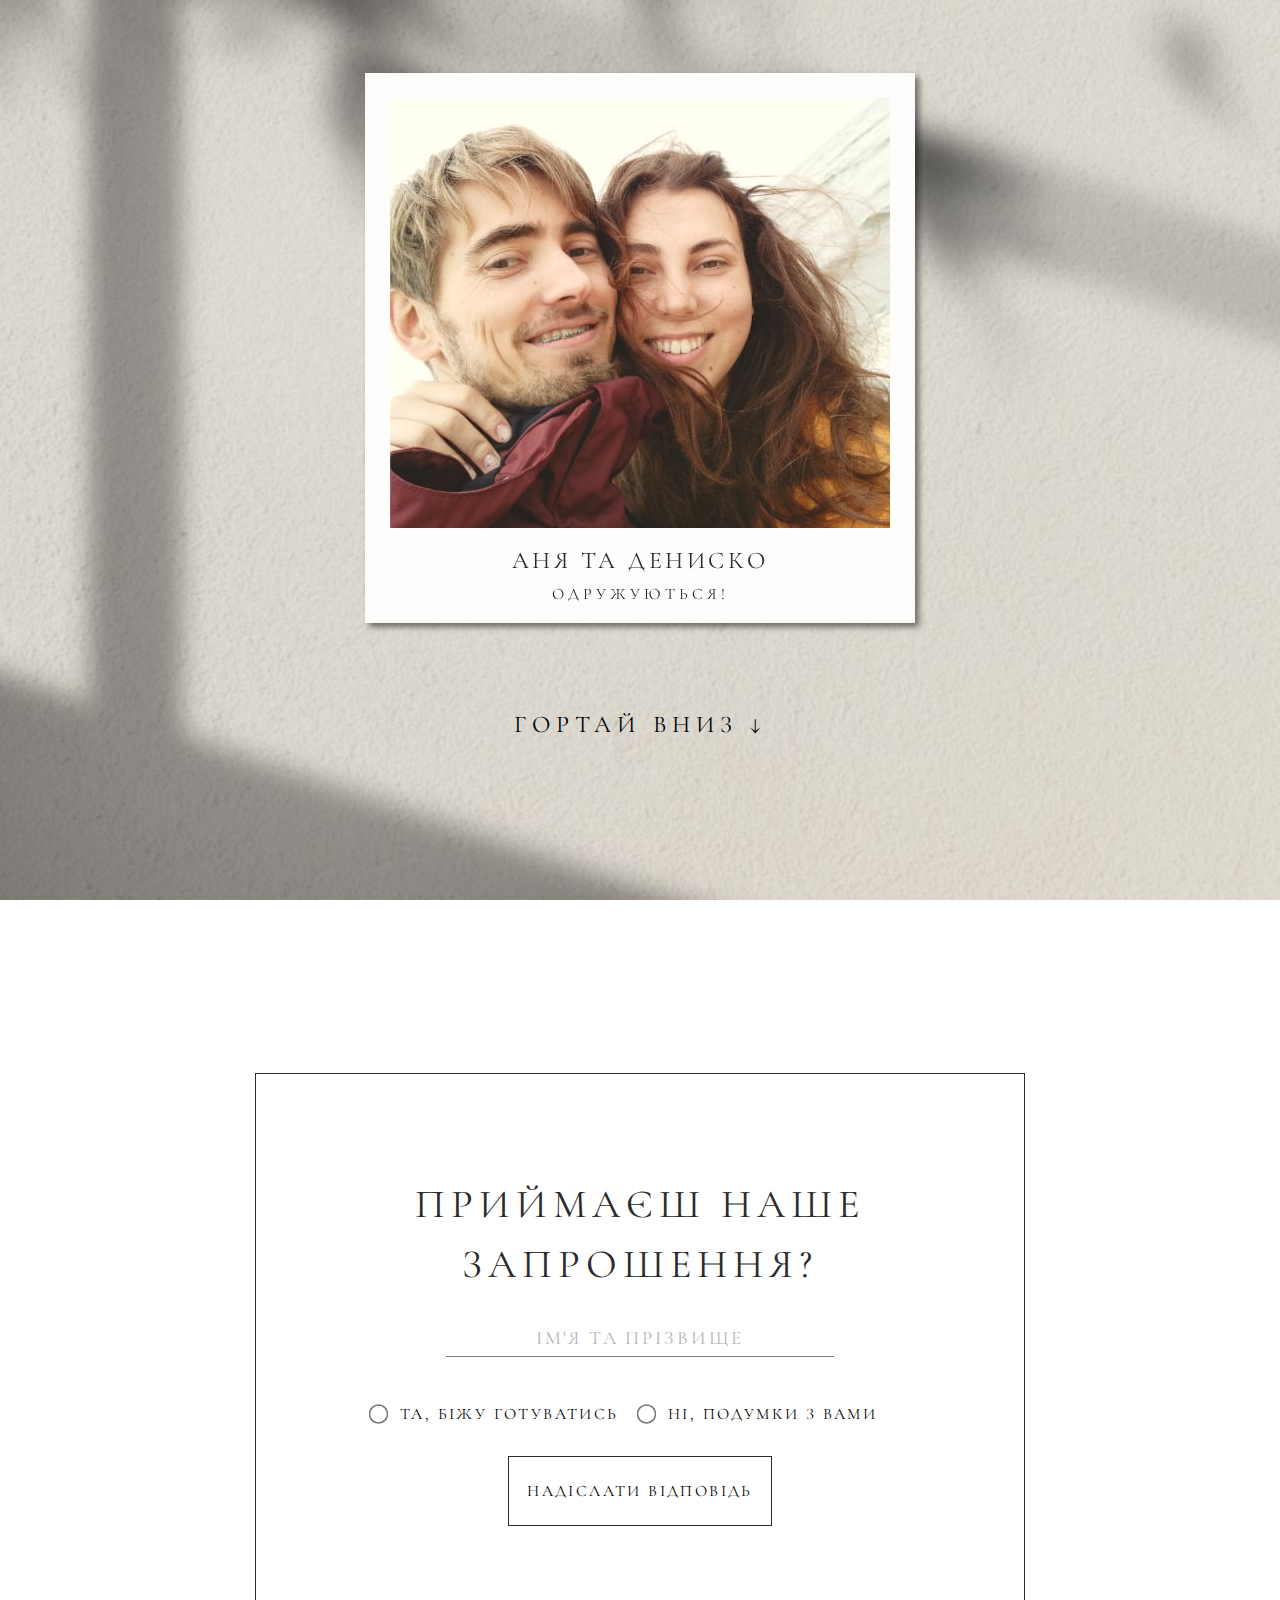
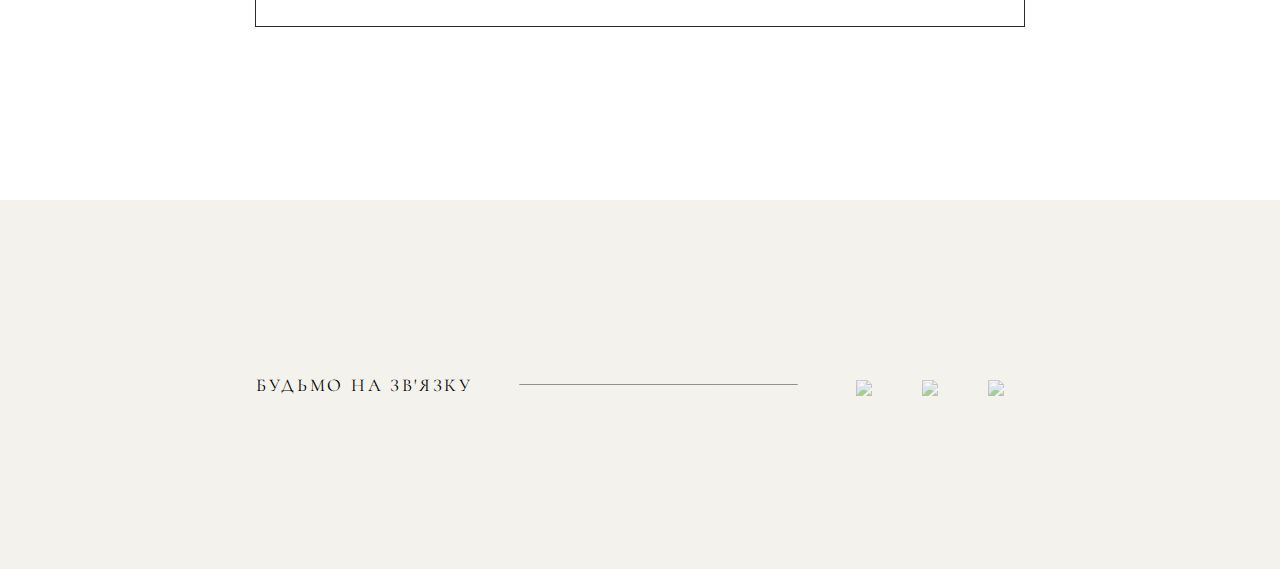
==== commit 9362fcbe: "Change form ID" ====
--- a/index.html
+++ b/index.html
@@ -8,7 +8,6 @@
       href="https://fonts.googleapis.com/css2?family=Cormorant+Garamond&display=swap"
       rel="stylesheet"
     />
-    <script src="https://unpkg.com/@botpoison/browser"></script>
     <meta name="viewport" content="width=device-width, initial-scale=1" />
     <title>Весілля Ані та Дениска</title>
   </head>
@@ -61,8 +60,7 @@
 
     <div class="form-container">
       <form class="form"
-        action="https://submit-form.com/vO6XCiTP"
-        data-botpoison-public-key="pk_6a54fc69-6e12-4ab4-8d75-57c452652a77"
+        action="https://submit-form.com/ZfSBiwtU"
       >
         <input type="hidden" name="_append" value="false" />
         <input
--- a/css/app.css
+++ b/css/app.css
@@ -595,6 +595,8 @@
 }
 
 .scroll-down-container {
+  font-size: 1.5em;
+  letter-spacing: 0.25em;
   padding: 10vh;
 }
 
